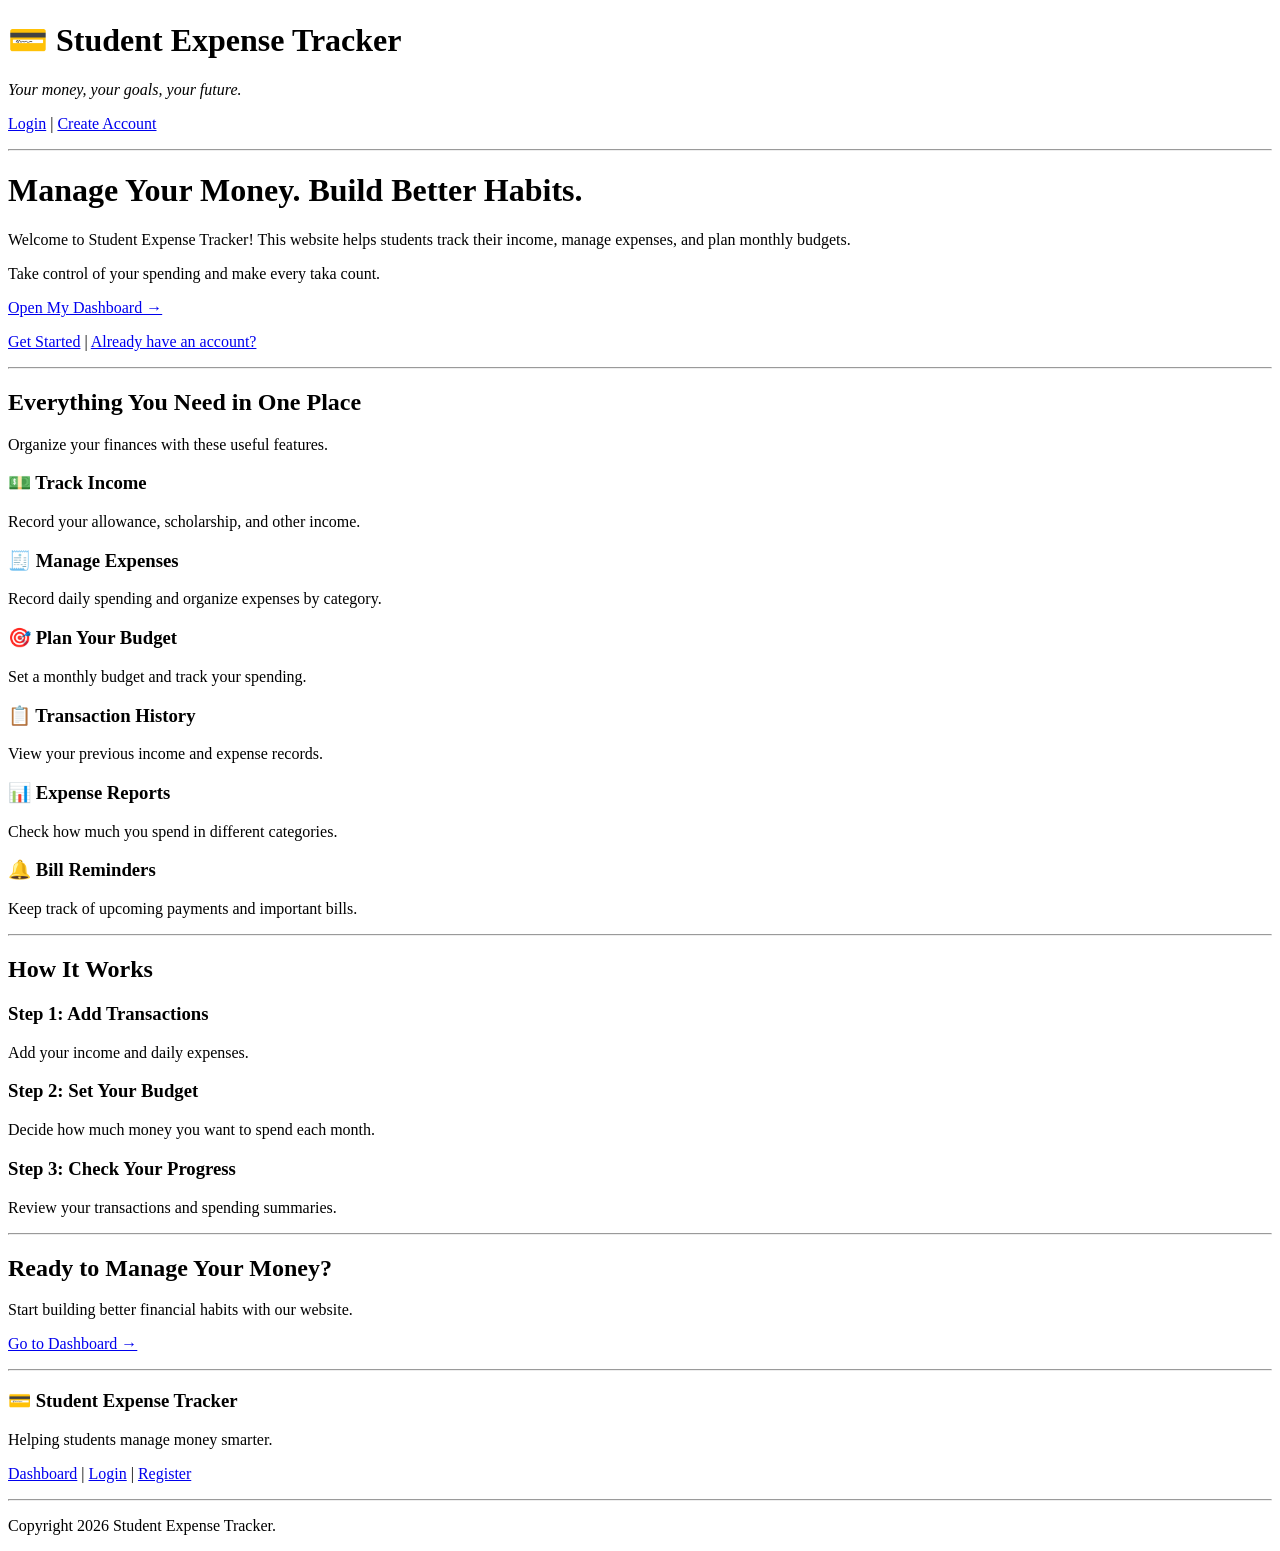
==== index.html @ 3f413b07 "Add files via upload" ====
<!DOCTYPE html>
<html>

<head>
    <title>Student Expense Tracker</title>
</head>

<body>

    <!-- Header -->
    <header>
        <h1>💳 Student Expense Tracker</h1>
        <p><i>Your money, your goals, your future.</i></p>

        <p>
            <a href="login.html">Login</a> |
            <a href="register.html">Create Account</a>
        </p>
    </header>

    <hr>

    <!-- Welcome Section -->
    <main>
        <h1>Manage Your Money. Build Better Habits.</h1>

        <p>
            Welcome to Student Expense Tracker!
            This website helps students track their income,
            manage expenses, and plan monthly budgets.
        </p>

        <p>Take control of your spending and make every taka count.</p>

        <p>
            <a href="dashboard.html">Open My Dashboard →</a>
        </p>

        <p>
            <a href="register.html">Get Started</a> |
            <a href="login.html">Already have an account?</a>
        </p>

        <hr>

        <!-- Features -->
        <h2>Everything You Need in One Place</h2>
        <p>Organize your finances with these useful features.</p>

        <h3>💵 Track Income</h3>
        <p>Record your allowance, scholarship, and other income.</p>

        <h3>🧾 Manage Expenses</h3>
        <p>Record daily spending and organize expenses by category.</p>

        <h3>🎯 Plan Your Budget</h3>
        <p>Set a monthly budget and track your spending.</p>

        <h3>📋 Transaction History</h3>
        <p>View your previous income and expense records.</p>

        <h3>📊 Expense Reports</h3>
        <p>Check how much you spend in different categories.</p>

        <h3>🔔 Bill Reminders</h3>
        <p>Keep track of upcoming payments and important bills.</p>

        <hr>

        <!-- How It Works -->
        <h2>How It Works</h2>

        <h3>Step 1: Add Transactions</h3>
        <p>Add your income and daily expenses.</p>

        <h3>Step 2: Set Your Budget</h3>
        <p>Decide how much money you want to spend each month.</p>

        <h3>Step 3: Check Your Progress</h3>
        <p>Review your transactions and spending summaries.</p>

        <hr>

        <!-- Get Started -->
        <h2>Ready to Manage Your Money?</h2>

        <p>Start building better financial habits with our website.</p>

        <p>
            <a href="dashboard.html">Go to Dashboard →</a>
        </p>

    </main>

    <hr>

    <!-- Footer -->
    <footer>
        <h3>💳 Student Expense Tracker</h3>
        <p>Helping students manage money smarter.</p>

        <p>
            <a href="dashboard.html">Dashboard</a> |
            <a href="login.html">Login</a> |
            <a href="register.html">Register</a>
        </p>

        <hr>

        <p>Copyright 2026 Student Expense Tracker.</p>
    </footer>

</body>
</html>
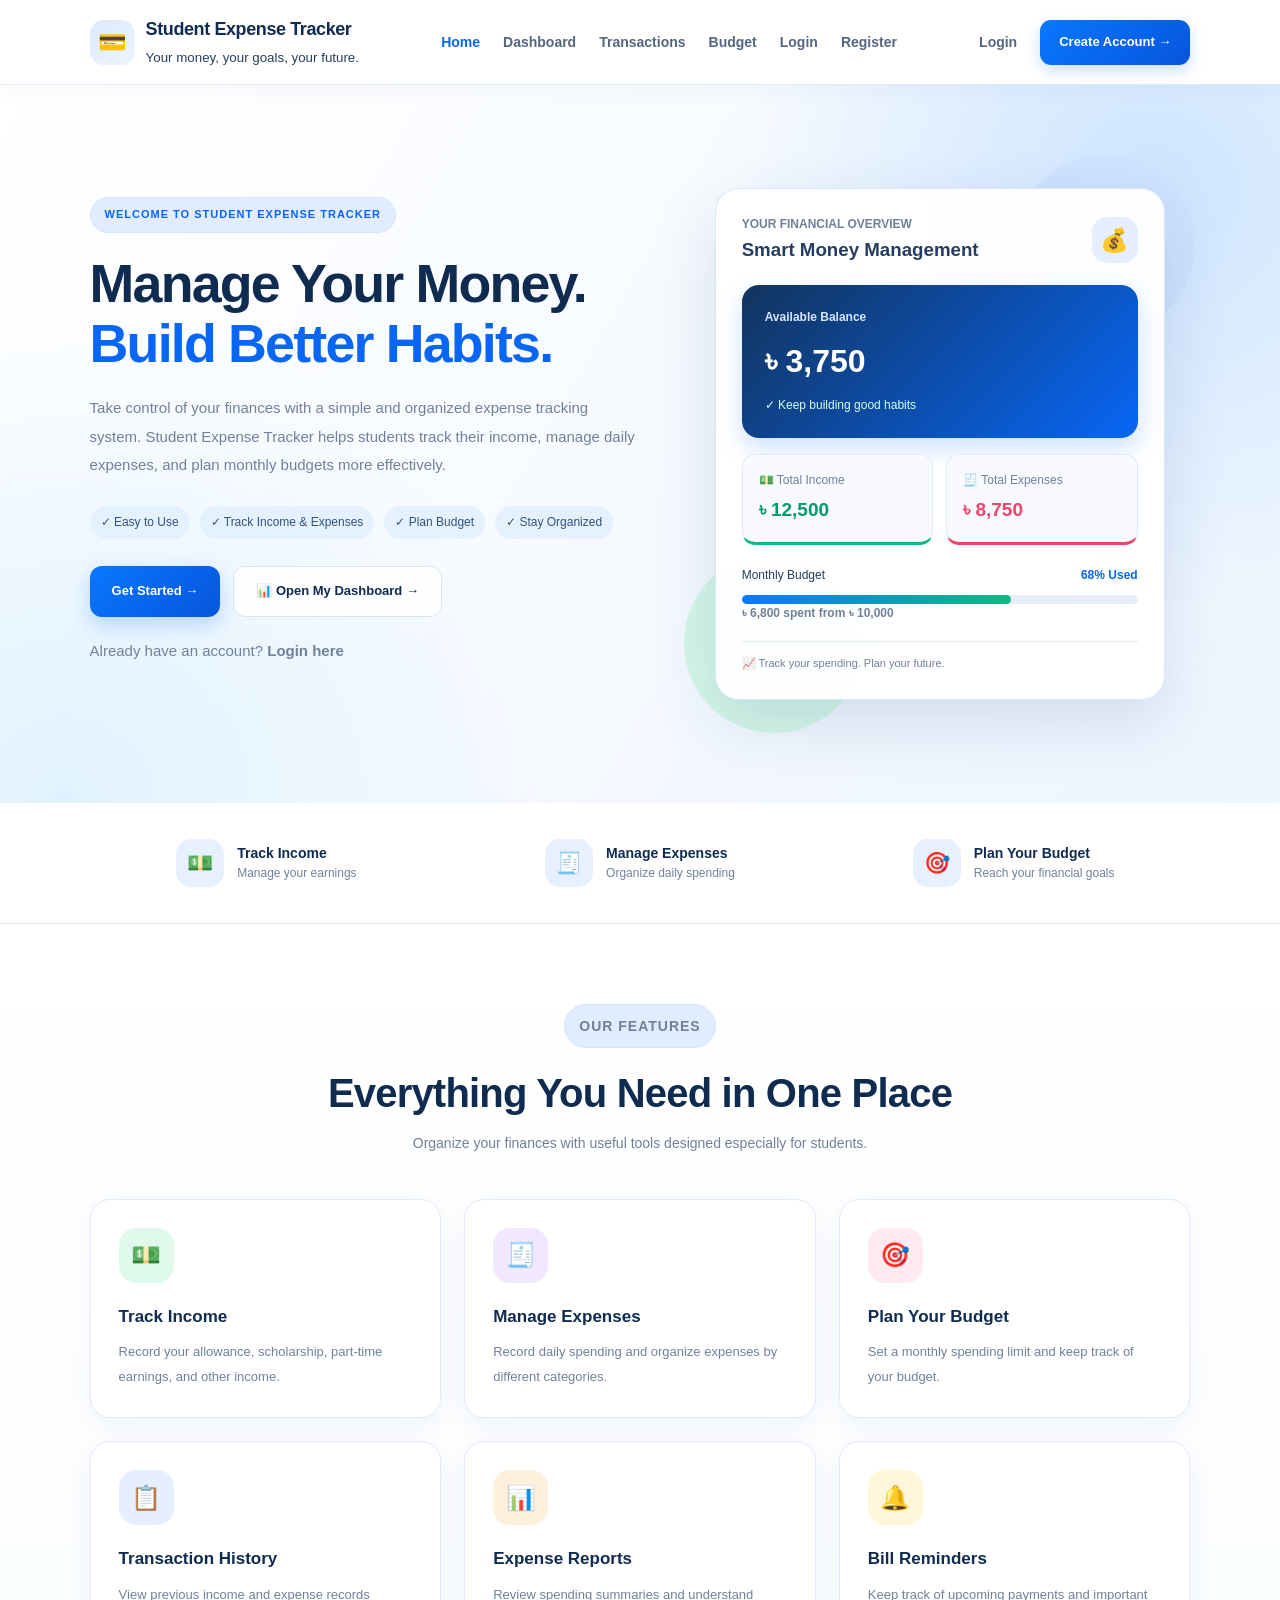
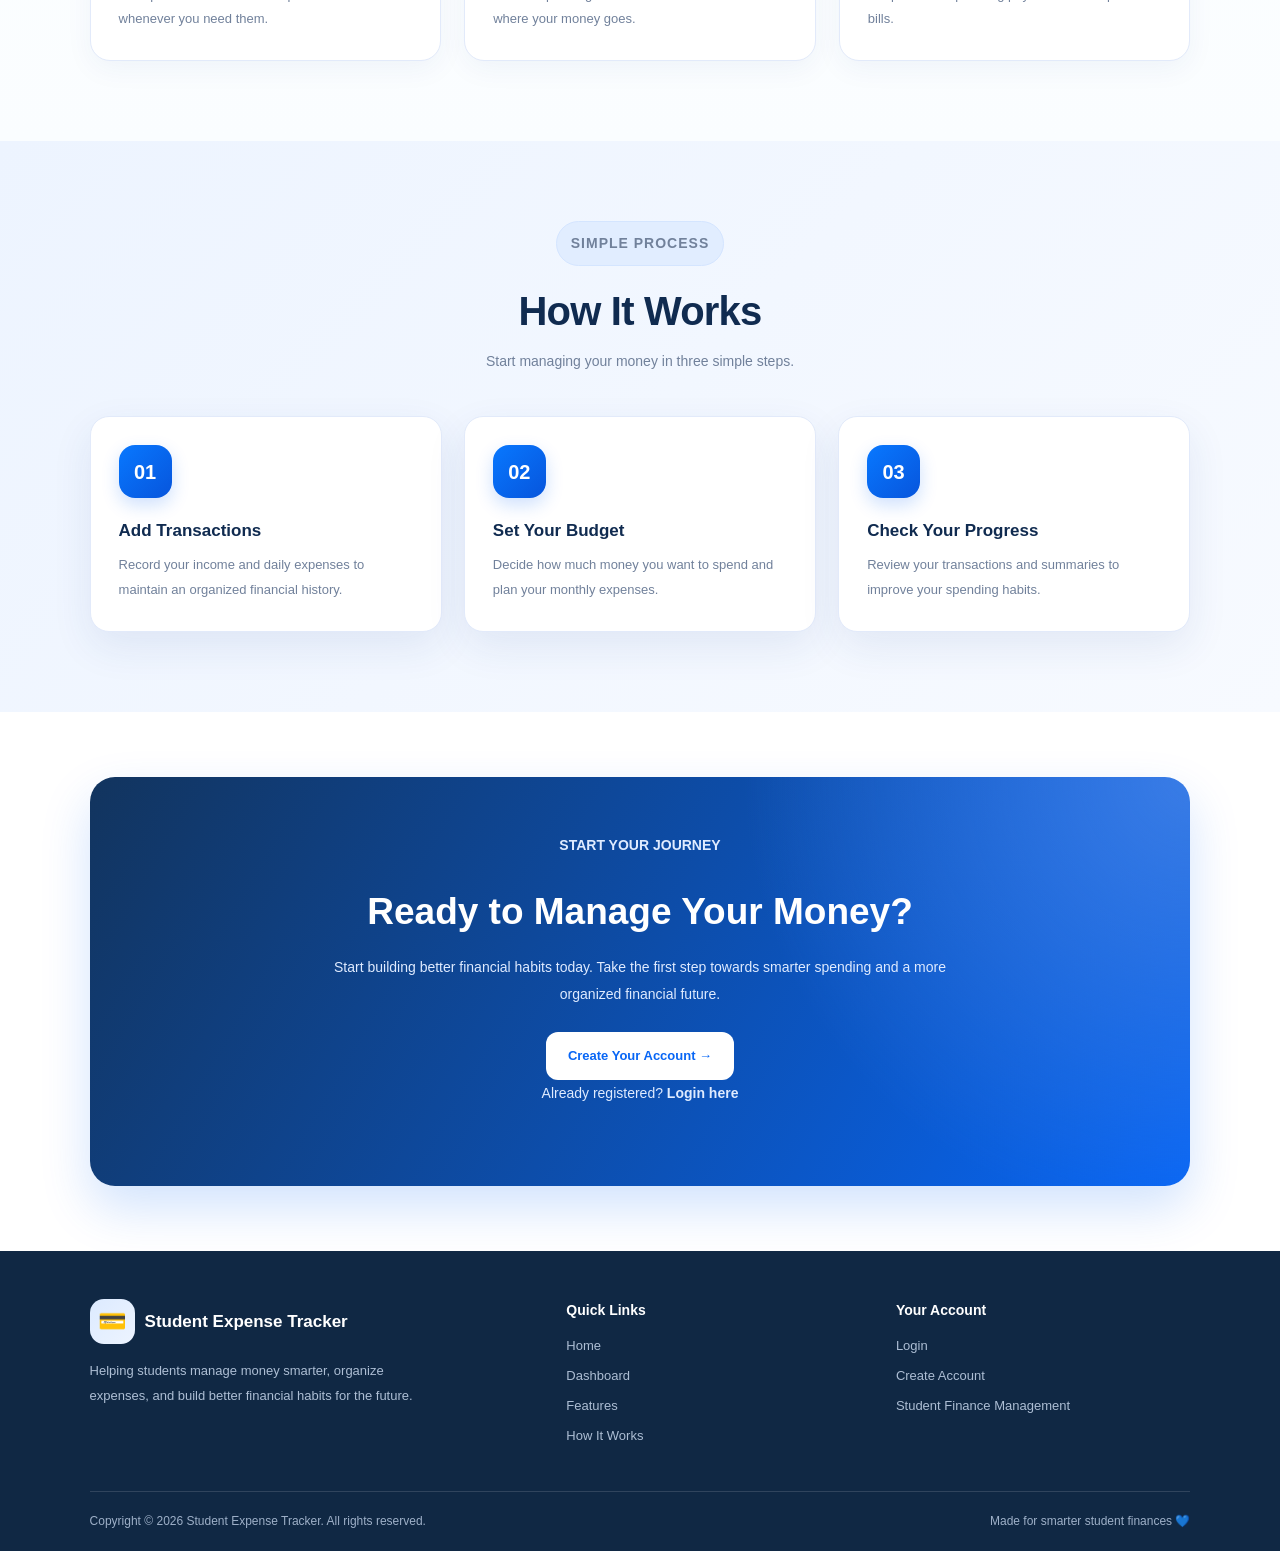
==== commit 9f8e01f2: "Add files via upload Student Expense Tracker is a  web-based application designed to help students m" ====
--- a/index.html
+++ b/index.html
@@ -1,115 +1,359 @@
 
 <!DOCTYPE html>
-<html>
-
+<html lang="en">
 <head>
-    <title>Student Expense Tracker</title>
+    <meta charset="UTF-8">
+    <meta name="viewport" content="width=device-width, initial-scale=1.0">
+    <title>Student Expense Tracker | Home</title>
+
+    <link rel="stylesheet" href="index.css">
 </head>
-
 <body>
 
-    <!-- Header -->
-    <header>
-        <h1>💳 Student Expense Tracker</h1>
-        <p><i>Your money, your goals, your future.</i></p>
-
-        <p>
-            <a href="login.html">Login</a> |
-            <a href="register.html">Create Account</a>
-        </p>
+    <!-- HEADER -->
+    <header class="home-header">
+        <a href="index.html" class="home-brand">
+            <div class="home-logo">💳</div>
+            <div>
+                <p>Student Expense Tracker</p>
+                <small>Your money, your goals, your future.</small>
+            </div>
+        </a>
+
+        <nav class="home-nav">
+            <a href="index.html" class="nav-current">Home</a>
+            <a href="dashboard.html">Dashboard</a>
+            <a href="../Transaction/transactions.html">Transactions</a>
+            <a href="../Budget/budget.html">Budget</a>
+            <a href="../Login/login.html">Login</a>
+            <a href="../Register/register.html">Register</a>
+        </nav>
+
+        <div class="home-auth">
+            <a href="../Login/login.html" class="login-link">Login</a>
+            <a href="../Register/register.html" class="register-button">Create Account →</a>
+        </div>
     </header>
 
-    <hr>
-
-    <!-- Welcome Section -->
+    <!-- HERO SECTION -->
     <main>
-        <h1>Manage Your Money. Build Better Habits.</h1>
-
-        <p>
-            Welcome to Student Expense Tracker!
-            This website helps students track their income,
-            manage expenses, and plan monthly budgets.
-        </p>
-
-        <p>Take control of your spending and make every taka count.</p>
-
-        <p>
-            <a href="dashboard.html">Open My Dashboard →</a>
-        </p>
-
-        <p>
-            <a href="register.html">Get Started</a> |
-            <a href="login.html">Already have an account?</a>
-        </p>
-
-        <hr>
-
-        <!-- Features -->
-        <h2>Everything You Need in One Place</h2>
-        <p>Organize your finances with these useful features.</p>
-
-        <h3>💵 Track Income</h3>
-        <p>Record your allowance, scholarship, and other income.</p>
-
-        <h3>🧾 Manage Expenses</h3>
-        <p>Record daily spending and organize expenses by category.</p>
-
-        <h3>🎯 Plan Your Budget</h3>
-        <p>Set a monthly budget and track your spending.</p>
-
-        <h3>📋 Transaction History</h3>
-        <p>View your previous income and expense records.</p>
-
-        <h3>📊 Expense Reports</h3>
-        <p>Check how much you spend in different categories.</p>
-
-        <h3>🔔 Bill Reminders</h3>
-        <p>Keep track of upcoming payments and important bills.</p>
-
-        <hr>
-
-        <!-- How It Works -->
-        <h2>How It Works</h2>
-
-        <h3>Step 1: Add Transactions</h3>
-        <p>Add your income and daily expenses.</p>
-
-        <h3>Step 2: Set Your Budget</h3>
-        <p>Decide how much money you want to spend each month.</p>
-
-        <h3>Step 3: Check Your Progress</h3>
-        <p>Review your transactions and spending summaries.</p>
-
-        <hr>
-
-        <!-- Get Started -->
-        <h2>Ready to Manage Your Money?</h2>
-
-        <p>Start building better financial habits with our website.</p>
-
-        <p>
-            <a href="dashboard.html">Go to Dashboard →</a>
-        </p>
-
+        <section class="hero">
+            <div class="hero-content">
+
+                <p class="hero-label">WELCOME TO STUDENT EXPENSE TRACKER</p>
+
+                <h1>
+                    Manage Your Money.<br>
+                    <span>Build Better Habits.</span>
+                </h1>
+
+                <p class="hero-description">
+                    Take control of your finances with a simple and organized
+                    expense tracking system. Student Expense Tracker helps
+                    students track their income, manage daily expenses, and
+                    plan monthly budgets more effectively.
+                </p>
+
+                <div class="hero-points">
+                    <p>✓ Easy to Use</p>
+                    <p>✓ Track Income & Expenses</p>
+                    <p>✓ Plan Budget</p>
+                    <p>✓ Stay Organized</p>
+                </div>
+
+                <div class="hero-buttons">
+                    <a href="../Register/register.html" class="primary-button">
+                        Get Started →
+                    </a>
+
+                    <a href="dashboard.html" class="secondary-button">
+                        📊 Open My Dashboard →
+                    </a>
+                </div>
+
+                <p class="hero-description">
+                    Already have an account?
+                    <a href="login.html"><b>Login here</b></a>
+                </p>
+
+            </div>
+
+            <!-- FINANCE PREVIEW CARD -->
+            <div class="hero-visual">
+
+                <div class="visual-decoration decoration-one"></div>
+                <div class="visual-decoration decoration-two"></div>
+
+                <div class="finance-card">
+
+                    <div class="finance-card-header">
+                        <div>
+                            <p class="small-label">YOUR FINANCIAL OVERVIEW</p>
+                            <h3>Smart Money Management</h3>
+                        </div>
+                        <div class="finance-icon">💰</div>
+                    </div>
+
+                    <div class="balance-box">
+                        <p class="small-label">Available Balance</p>
+                        <h2 id="balanceAmount">৳ 3,750</h2>
+                        <p class="balance-note">✓ Keep building good habits</p>
+                    </div>
+
+                    <div class="finance-summary">
+
+                        <div class="mini-card income-mini">
+                            <p>💵 Total Income</p>
+                            <h3 id="incomeAmount">৳ 12,500</h3>
+                        </div>
+
+                        <div class="mini-card expense-mini">
+                            <p>🧾 Total Expenses</p>
+                            <h3 id="expenseAmount">৳ 8,750</h3>
+                        </div>
+
+                    </div>
+
+                    <div class="budget-preview">
+                        <div class="budget-heading">
+                            <span>Monthly Budget</span>
+                            <b id="budgetPercentage">68% Used</b>
+                        </div>
+
+                        <div class="budget-bar">
+                            <div id="budgetFill" class="budget-bar-fill"></div>
+                        </div>
+
+                        <p id="budgetText" class="small-label">
+                            ৳ 6,800 spent from ৳ 10,000
+                        </p>
+                    </div>
+
+                    <div class="finance-footer">
+                        📈 Track your spending. Plan your future.
+                    </div>
+
+                </div>
+            </div>
+        </section>
+
+        <!-- HIGHLIGHTS -->
+        <section class="highlights">
+
+            <div class="highlight-item">
+                <div class="highlight-icon">💵</div>
+                <div>
+                    <h3>Track Income</h3>
+                    <p>Manage your earnings</p>
+                </div>
+            </div>
+
+            <div class="highlight-item">
+                <div class="highlight-icon">🧾</div>
+                <div>
+                    <h3>Manage Expenses</h3>
+                    <p>Organize daily spending</p>
+                </div>
+            </div>
+
+            <div class="highlight-item">
+                <div class="highlight-icon">🎯</div>
+                <div>
+                    <h3>Plan Your Budget</h3>
+                    <p>Reach your financial goals</p>
+                </div>
+            </div>
+
+        </section>
+
+        <!-- FEATURES SECTION -->
+        <section class="features-section" id="features">
+
+            <div class="section-heading">
+                <p class="section-label">OUR FEATURES</p>
+                <h2>Everything You Need in One Place</h2>
+                <p>
+                    Organize your finances with useful tools
+                    designed especially for students.
+                </p>
+            </div>
+
+            <div class="features-grid">
+
+                <div class="feature-card">
+                    <div class="feature-icon icon-green">💵</div>
+                    <h3>Track Income</h3>
+                    <p>
+                        Record your allowance, scholarship,
+                        part-time earnings, and other income.
+                    </p>
+                </div>
+
+                <div class="feature-card">
+                    <div class="feature-icon icon-purple">🧾</div>
+                    <h3>Manage Expenses</h3>
+                    <p>
+                        Record daily spending and organize
+                        expenses by different categories.
+                    </p>
+                </div>
+
+                <div class="feature-card">
+                    <div class="feature-icon icon-red">🎯</div>
+                    <h3>Plan Your Budget</h3>
+                    <p>
+                        Set a monthly spending limit and
+                        keep track of your budget.
+                    </p>
+                </div>
+
+                <div class="feature-card">
+                    <div class="feature-icon icon-blue">📋</div>
+                    <h3>Transaction History</h3>
+                    <p>
+                        View previous income and expense
+                        records whenever you need them.
+                    </p>
+                </div>
+
+                <div class="feature-card">
+                    <div class="feature-icon icon-orange">📊</div>
+                    <h3>Expense Reports</h3>
+                    <p>
+                        Review spending summaries and
+                        understand where your money goes.
+                    </p>
+                </div>
+
+                <div class="feature-card">
+                    <div class="feature-icon icon-yellow">🔔</div>
+                    <h3>Bill Reminders</h3>
+                    <p>
+                        Keep track of upcoming payments
+                        and important bills.
+                    </p>
+                </div>
+
+            </div>
+        </section>
+
+        <!-- HOW IT WORKS -->
+        <section class="steps-section" id="how-it-works">
+
+            <div class="section-heading">
+                <p class="section-label">SIMPLE PROCESS</p>
+                <h2>How It Works</h2>
+                <p>
+                    Start managing your money in three simple steps.
+                </p>
+            </div>
+
+            <div class="steps-grid">
+
+                <div class="step-card">
+                    <div class="step-number">01</div>
+                    <h3>Add Transactions</h3>
+                    <p>
+                        Record your income and daily expenses
+                        to maintain an organized financial history.
+                    </p>
+                </div>
+
+                <div class="step-card">
+                    <div class="step-number">02</div>
+                    <h3>Set Your Budget</h3>
+                    <p>
+                        Decide how much money you want to spend
+                        and plan your monthly expenses.
+                    </p>
+                </div>
+
+                <div class="step-card">
+                    <div class="step-number">03</div>
+                    <h3>Check Your Progress</h3>
+                    <p>
+                        Review your transactions and summaries
+                        to improve your spending habits.
+                    </p>
+                </div>
+
+            </div>
+        </section>
+
+        <!-- CALL TO ACTION -->
+        <section class="cta-section">
+
+            <div>
+                <p class="cta-label">START YOUR JOURNEY</p>
+                <h2>Ready to Manage Your Money?</h2>
+
+                <p>
+                    Start building better financial habits today.
+                    Take the first step towards smarter spending
+                    and a more organized financial future.
+                </p>
+
+                <a href="register.html" class="cta-button">
+                    Create Your Account →
+                </a>
+
+                <p>
+                    Already registered?
+                    <a href="login.html"><b>Login here</b></a>
+                </p>
+            </div>
+
+        </section>
     </main>
 
-    <hr>
-
-    <!-- Footer -->
-    <footer>
-        <h3>💳 Student Expense Tracker</h3>
-        <p>Helping students manage money smarter.</p>
-
-        <p>
-            <a href="dashboard.html">Dashboard</a> |
-            <a href="login.html">Login</a> |
-            <a href="register.html">Register</a>
-        </p>
-
-        <hr>
-
-        <p>Copyright 2026 Student Expense Tracker.</p>
+    <!-- FOOTER -->
+    <footer class="home-footer">
+
+        <div class="footer-main">
+
+            <div>
+                <div class="footer-brand">
+                    <div class="home-logo">💳</div>
+                    Student Expense Tracker
+                </div>
+
+                <p class="footer-description">
+                    Helping students manage money smarter,
+                    organize expenses, and build better
+                    financial habits for the future.
+                </p>
+            </div>
+
+            <div class="footer-links">
+                <h3>Quick Links</h3>
+                <p><a href="index.html">Home</a></p>
+                <p><a href="dashboard.html">Dashboard</a></p>
+                <p><a href="#features">Features</a></p>
+                <p><a href="#how-it-works">How It Works</a></p>
+            </div>
+
+            <div class="footer-links">
+                <h3>Your Account</h3>
+                <p><a href="login.html">Login</a></p>
+                <p><a href="register.html">Create Account</a></p>
+                <p>Student Finance Management</p>
+            </div>
+
+        </div>
+
+        <div class="footer-bottom">
+            <p id="footerYear">
+                Copyright &copy; 2026 Student Expense Tracker.
+                All rights reserved.
+            </p>
+            <p>Made for smarter student finances 💙</p>
+        </div>
+
     </footer>
+
+    <!-- JAVASCRIPT LINK -->
+     <script src="../shared-data.js"></script>
+    <script src="index.js"></script>
 
 </body>
 </html>
--- a/index.css
+++ b/index.css
@@ -0,0 +1,1004 @@
+/*
+   STUDENT EXPENSE TRACKER
+   MODERN PROFESSIONAL LANDING PAGE
+ */
+
+* {
+    margin: 0;
+    padding: 0;
+    box-sizing: border-box;
+}
+
+:root {
+    --blue: #0866f5;
+    --blue-dark: #123c82;
+    --navy: #102b50;
+    --green: #10b981;
+    --red: #f04468;
+    --purple: #9855ef;
+    --text: #263d5e;
+    --muted: #71819b;
+    --border: #e2eafa;
+    --white: #ffffff;
+    --bg: #f5f9ff;
+    --shadow: 0 15px 40px rgba(28, 70, 140, 0.09);
+}
+
+html {
+    scroll-behavior: smooth;
+    scroll-padding-top: 90px;
+}
+
+body {
+    font-family: "Segoe UI", Arial, sans-serif;
+    color: var(--text);
+    background: var(--white);
+    line-height: 1.6;
+}
+
+a {
+    color: inherit;
+    text-decoration: none;
+}
+
+button {
+    font: inherit;
+    cursor: pointer;
+}
+  /* HEADER */
+.home-header {
+    position: sticky;
+    top: 0;
+    z-index: 100;
+    display: flex;
+    align-items: center;
+    justify-content: space-between;
+    gap: 25px;
+    padding: 15px 7%;
+    background: rgba(255, 255, 255, 0.94);
+    border-bottom: 1px solid var(--border);
+    box-shadow: 0 4px 20px rgba(20, 50, 100, 0.04);
+    backdrop-filter: blur(15px);
+}
+
+.home-brand {
+    display: flex;
+    align-items: center;
+    gap: 11px;
+    flex-shrink: 0;
+}
+
+.home-logo {
+    display: grid;
+    place-items: center;
+    width: 45px;
+    height: 45px;
+    color: var(--blue);
+    background: linear-gradient(135deg, #dceaff, #edf4ff);
+    border-radius: 14px;
+    font-size: 23px;
+}
+
+.home-brand p {
+    color: var(--navy);
+    font-size: 18px;
+    font-weight: 750;
+    letter-spacing: -0.4px;
+}
+
+.home-nav,
+.home-auth {
+    display: flex;
+    align-items: center;
+    gap: 23px;
+}
+
+.home-nav a,
+.login-link {
+    color: #536780;
+    font-size: 14px;
+    font-weight: 600;
+    transition: 0.25s;
+}
+
+.home-nav a:hover,
+.home-nav .nav-current,
+.login-link:hover {
+    color: var(--blue);
+}
+
+.register-button {
+    padding: 12px 19px;
+    color: white;
+    background: linear-gradient(135deg, #0878ff, #0755dc);
+    border-radius: 11px;
+    font-size: 13px;
+    font-weight: 700;
+    box-shadow: 0 6px 15px rgba(8, 102, 245, 0.2);
+    transition: 0.25s;
+}
+
+.register-button:hover {
+    transform: translateY(-2px);
+    box-shadow: 0 10px 22px rgba(8, 102, 245, 0.28);
+}
+
+/* HERO */
+
+.hero {
+    position: relative;
+    display: grid;
+    grid-template-columns: 1.05fr 0.95fr;
+    align-items: center;
+    gap: 45px;
+    min-height: 550px;
+    padding: 75px 7%;
+    overflow: hidden;
+    background:
+        radial-gradient(circle at 90% 15%, #cce4ff 0, transparent 32%),
+        radial-gradient(circle at 5% 100%, #e0f2ff 0, transparent 35%),
+        linear-gradient(120deg, #ffffff, #edf5ff);
+}
+
+.hero-content {
+    position: relative;
+    z-index: 2;
+    max-width: 620px;
+}
+
+.hero-label,
+.section-label {
+    display: inline-block;
+    padding: 8px 14px;
+    margin-bottom: 20px;
+    color: var(--blue);
+    background: #e1edff;
+    border: 1px solid #d4e5ff;
+    border-radius: 30px;
+    font-size: 11px;
+    font-weight: 800;
+    letter-spacing: 1px;
+}
+
+.hero-content h1 {
+    margin-bottom: 20px;
+    color: var(--navy);
+    font-size: clamp(38px, 4.2vw, 58px);
+    font-weight: 800;
+    line-height: 1.13;
+    letter-spacing: -1.8px;
+}
+
+.hero-content h1 span {
+    color: var(--blue);
+}
+
+.hero-description {
+    margin-bottom: 26px;
+    color: var(--muted);
+    font-size: 15px;
+    line-height: 1.9;
+}
+
+.hero-buttons {
+    display: flex;
+    flex-wrap: wrap;
+    gap: 13px;
+    margin: 27px 0 20px;
+}
+
+.primary-button,
+.secondary-button,
+.cta-button {
+    display: inline-flex;
+    align-items: center;
+    justify-content: center;
+    padding: 14px 22px;
+    border-radius: 12px;
+    font-size: 13px;
+    font-weight: 750;
+    transition: 0.25s;
+}
+
+.primary-button {
+    color: white;
+    background: linear-gradient(135deg, #0878ff, #0755dc);
+    box-shadow: 0 8px 20px rgba(8, 102, 245, 0.23);
+}
+
+.primary-button:hover {
+    transform: translateY(-3px);
+    box-shadow: 0 12px 25px rgba(8, 102, 245, 0.3);
+}
+
+.secondary-button {
+    color: var(--navy);
+    background: rgba(255, 255, 255, 0.85);
+    border: 1px solid #d8e5f7;
+}
+
+.secondary-button:hover {
+    color: var(--blue);
+    border-color: var(--blue);
+    transform: translateY(-2px);
+}
+
+.hero-points {
+    display: flex;
+    flex-wrap: wrap;
+    gap: 10px;
+    color: #31547d;
+    font-size: 12px;
+}
+
+.hero-points p {
+    padding: 7px 11px;
+    background: rgba(226, 239, 255, 0.8);
+    border-radius: 30px;
+}
+
+/*  FINANCE PREVIEW */
+
+.hero-visual {
+    position: relative;
+    padding: 28px 12px;
+}
+
+.visual-decoration {
+    position: absolute;
+    width: 180px;
+    height: 180px;
+    background: #cfe2ff;
+    border-radius: 50%;
+    z-index: 0;
+}
+
+.decoration-one {
+    top: -5px;
+    right: -5px;
+}
+
+.decoration-two {
+    bottom: -5px;
+    left: -5px;
+    background: #d4f7e8;
+}
+
+.finance-card {
+    position: relative;
+    z-index: 1;
+    max-width: 450px;
+    margin: auto;
+    padding: 26px;
+    background: rgba(255, 255, 255, 0.94);
+    border: 1px solid rgba(216, 230, 250, 0.95);
+    border-radius: 24px;
+    box-shadow: 0 25px 65px rgba(24, 65, 130, 0.14);
+    backdrop-filter: blur(15px);
+    transition: 0.3s;
+}
+
+.finance-card:hover {
+    transform: translateY(-5px);
+    box-shadow: 0 30px 70px rgba(24, 65, 130, 0.19);
+}
+
+.finance-card-header {
+    display: flex;
+    align-items: center;
+    justify-content: space-between;
+    gap: 12px;
+    margin-bottom: 20px;
+}
+
+.small-label {
+    color: var(--muted);
+    font-size: 12px;
+    font-weight: 600;
+}
+
+.finance-icon {
+    display: grid;
+    place-items: center;
+    width: 46px;
+    height: 46px;
+    background: #e5efff;
+    border-radius: 15px;
+    font-size: 23px;
+}
+
+.balance-box {
+    padding: 23px;
+    color: white;
+    background: linear-gradient(135deg, #12345e, #0866f5);
+    border-radius: 17px;
+    box-shadow: 0 10px 25px rgba(8, 102, 245, 0.2);
+}
+
+.balance-box .small-label {
+    color: #d6e6ff;
+}
+
+.balance-box h2 {
+    margin: 9px 0;
+    font-size: 32px;
+    font-weight: 800;
+}
+
+.balance-note {
+    color: #d4ffec;
+    font-size: 12px;
+}
+
+.finance-summary {
+    display: grid;
+    grid-template-columns: repeat(2, minmax(0, 1fr));
+    gap: 13px;
+    margin-top: 16px;
+}
+
+.mini-card {
+    padding: 16px;
+    background: #f8faff;
+    border: 1px solid var(--border);
+    border-radius: 13px;
+    transition: 0.25s;
+}
+
+.mini-card:hover {
+    transform: translateY(-3px);
+    box-shadow: var(--shadow);
+}
+
+.mini-card p {
+    color: var(--muted);
+    font-size: 12px;
+}
+
+.mini-card h3 {
+    margin-top: 5px;
+    font-size: 19px;
+}
+
+.income-mini {
+    border-bottom: 3px solid var(--green);
+}
+
+.expense-mini {
+    border-bottom: 3px solid var(--red);
+}
+
+.income-mini h3 {
+    color: #079969;
+}
+
+.expense-mini h3 {
+    color: var(--red);
+}
+
+.budget-preview {
+    margin-top: 21px;
+}
+
+.budget-heading {
+    display: flex;
+    justify-content: space-between;
+    gap: 10px;
+    margin-bottom: 10px;
+    font-size: 12px;
+}
+
+.budget-heading b {
+    color: var(--blue);
+}
+
+.budget-bar {
+    height: 9px;
+    overflow: hidden;
+    background: #e6edf8;
+    border-radius: 20px;
+}
+
+.budget-bar-fill {
+    width: 68%;
+    height: 100%;
+    background: linear-gradient(90deg, #0878ff, #10b981);
+    border-radius: inherit;
+}
+
+.finance-footer {
+    margin-top: 18px;
+    padding-top: 13px;
+    color: var(--muted);
+    border-top: 1px solid var(--border);
+    font-size: 11px;
+}
+
+/*HIGHLIGHTS */
+
+.highlights {
+    display: grid;
+    grid-template-columns: repeat(3, 1fr);
+    gap: 20px;
+    padding: 26px 7%;
+    background: white;
+    border-bottom: 1px solid var(--border);
+}
+
+.highlight-item {
+    display: flex;
+    align-items: center;
+    justify-content: center;
+    gap: 13px;
+    padding: 10px;
+}
+
+.highlight-icon {
+    display: grid;
+    place-items: center;
+    width: 48px;
+    height: 48px;
+    flex-shrink: 0;
+    color: var(--blue);
+    background: #e7f0ff;
+    border-radius: 15px;
+    font-size: 21px;
+}
+
+.highlight-item h3 {
+    color: var(--navy);
+    font-size: 14px;
+}
+
+.highlight-item p {
+    color: var(--muted);
+    font-size: 12px;
+}
+
+/*SECTION HEADINGS */
+
+.features-section,
+.steps-section {
+    padding: 80px 7%;
+}
+
+.features-section {
+    background: linear-gradient(180deg, #ffffff, #fafdff);
+}
+
+.section-heading {
+    max-width: 680px;
+    margin: 0 auto 42px;
+    text-align: center;
+}
+
+.section-heading h2 {
+    margin-bottom: 12px;
+    color: var(--navy);
+    font-size: clamp(29px, 3.5vw, 40px);
+    line-height: 1.25;
+    letter-spacing: -0.8px;
+}
+
+.section-heading p {
+    color: var(--muted);
+    font-size: 14px;
+    line-height: 1.9;
+}
+
+/*FEATURES*/
+
+.features-grid {
+    display: grid;
+    grid-template-columns: repeat(3, minmax(0, 1fr));
+    gap: 23px;
+}
+
+.feature-card {
+    padding: 28px;
+    background: white;
+    border: 1px solid var(--border);
+    border-radius: 20px;
+    box-shadow: 0 8px 28px rgba(24, 65, 130, 0.05);
+    transition: 0.28s;
+}
+
+.feature-card:hover {
+    transform: translateY(-7px);
+    border-color: #c8dbfb;
+    box-shadow: 0 18px 38px rgba(24, 65, 130, 0.11);
+}
+
+.feature-icon {
+    display: grid;
+    place-items: center;
+    width: 55px;
+    height: 55px;
+    margin-bottom: 20px;
+    border-radius: 17px;
+    font-size: 24px;
+}
+
+.icon-green {
+    color: #079969;
+    background: #dff9ec;
+}
+
+.icon-red {
+    color: #e74765;
+    background: #ffebef;
+}
+
+.icon-blue {
+    color: var(--blue);
+    background: #e5efff;
+}
+
+.icon-purple {
+    color: var(--purple);
+    background: #f1e8ff;
+}
+
+.icon-orange {
+    color: #d97719;
+    background: #fff0de;
+}
+
+.icon-yellow {
+    color: #ad8509;
+    background: #fff7d7;
+}
+
+.feature-card h3 {
+    margin-bottom: 10px;
+    color: var(--navy);
+    font-size: 17px;
+}
+
+.feature-card p {
+    color: var(--muted);
+    font-size: 13px;
+    line-height: 1.9;
+}
+
+/* HOW IT WORKS */
+
+.steps-section {
+    background: linear-gradient(135deg, #edf4ff, #f7faff);
+}
+
+.steps-grid {
+    display: grid;
+    grid-template-columns: repeat(3, minmax(0, 1fr));
+    gap: 22px;
+}
+
+.step-card {
+    padding: 28px;
+    background: white;
+    border: 1px solid var(--border);
+    border-radius: 19px;
+    box-shadow: var(--shadow);
+    transition: 0.25s;
+}
+
+.step-card:hover {
+    transform: translateY(-5px);
+}
+
+.step-number {
+    display: grid;
+    place-items: center;
+    width: 53px;
+    height: 53px;
+    margin-bottom: 19px;
+    color: white;
+    background: linear-gradient(135deg, #0878ff, #0755dc);
+    border-radius: 16px;
+    box-shadow: 0 7px 18px rgba(8, 102, 245, 0.2);
+    font-size: 20px;
+    font-weight: 800;
+}
+
+.step-card h3 {
+    margin-bottom: 9px;
+    color: var(--navy);
+    font-size: 17px;
+}
+
+.step-card p {
+    color: var(--muted);
+    font-size: 13px;
+    line-height: 1.9;
+}
+
+/* CALL TO ACTION */
+
+.cta-section {
+    padding: 65px 7%;
+}
+
+.cta-section > div {
+    padding: 55px 25px;
+    color: white;
+    text-align: center;
+    background:
+        radial-gradient(circle at 100% 0%, #397ce6, transparent 38%),
+        linear-gradient(120deg, #12345e, #0866f5);
+    border-radius: 25px;
+    box-shadow: 0 22px 50px rgba(8, 102, 245, 0.18);
+}
+
+.cta-label {
+    display: inline-block;
+    margin-bottom: 13px;
+    color: #e0edff;
+    font-size: 12px;
+    font-weight: 700;
+}
+
+.cta-section h2 {
+    margin-bottom: 13px;
+    font-size: clamp(27px, 3vw, 37px);
+}
+
+.cta-section p {
+    max-width: 620px;
+    margin: 0 auto 24px;
+    color: #dfebff;
+    font-size: 14px;
+    line-height: 1.9;
+}
+
+.cta-button {
+    color: var(--blue);
+    background: white;
+}
+
+.cta-button:hover {
+    background: #eaf2ff;
+    transform: translateY(-3px);
+}
+
+/*FOOTER */
+
+.home-footer {
+    padding: 48px 7% 20px;
+    color: #d9e5f5;
+    background: #102844;
+}
+
+.footer-main {
+    display: grid;
+    grid-template-columns: 1.5fr 1fr 1fr;
+    gap: 35px;
+    padding-bottom: 35px;
+}
+
+.footer-brand {
+    display: flex;
+    align-items: center;
+    gap: 10px;
+    margin-bottom: 15px;
+    color: white;
+    font-size: 17px;
+    font-weight: 700;
+}
+
+.footer-description {
+    max-width: 350px;
+    color: #adbed4;
+    font-size: 13px;
+    line-height: 1.9;
+}
+
+.footer-links h3 {
+    margin-bottom: 15px;
+    color: white;
+    font-size: 14px;
+}
+
+.footer-links p {
+    margin-bottom: 9px;
+    color: #adbed4;
+    font-size: 13px;
+}
+
+.footer-links a:hover {
+    color: white;
+}
+
+.footer-bottom {
+    display: flex;
+    justify-content: space-between;
+    flex-wrap: wrap;
+    gap: 12px;
+    padding-top: 20px;
+    color: #9eb0c8;
+    border-top: 1px solid #30445d;
+    font-size: 12px;
+}
+
+/*RESPONSIVE */
+
+@media (max-width: 1050px) {
+    .home-header {
+        padding-left: 4%;
+        padding-right: 4%;
+        gap: 15px;
+    }
+
+    .home-nav,
+    .home-auth {
+        gap: 14px;
+    }
+
+    .hero {
+        gap: 25px;
+        padding-left: 5%;
+        padding-right: 5%;
+    }
+
+    .hero-content h1 {
+        font-size: 43px;
+    }
+
+    .features-section,
+    .steps-section {
+        padding-left: 5%;
+        padding-right: 5%;
+    }
+}
+
+@media (max-width: 800px) {
+    .home-header {
+        flex-wrap: wrap;
+    }
+
+    .home-nav {
+        order: 3;
+        width: 100%;
+        justify-content: center;
+        padding-top: 12px;
+        border-top: 1px solid var(--border);
+    }
+
+    .hero {
+        grid-template-columns: 1fr;
+        text-align: center;
+        padding: 60px 5%;
+    }
+
+    .hero-content {
+        max-width: 650px;
+        margin: auto;
+    }
+
+    .hero-description {
+        margin-left: auto;
+        margin-right: auto;
+    }
+
+    .hero-buttons,
+    .hero-points {
+        justify-content: center;
+    }
+
+    .hero-visual {
+        width: 100%;
+        max-width: 490px;
+        margin: auto;
+    }
+
+    .highlights {
+        grid-template-columns: 1fr;
+        gap: 8px;
+    }
+
+    .highlight-item {
+        justify-content: flex-start;
+        width: 100%;
+        max-width: 350px;
+        margin: auto;
+    }
+
+    .features-grid,
+    .steps-grid {
+        grid-template-columns: repeat(2, minmax(0, 1fr));
+    }
+
+    .footer-main {
+        grid-template-columns: 1fr 1fr;
+    }
+
+    .footer-main > div:first-child {
+        grid-column: 1 / -1;
+    }
+}
+
+@media (max-width: 520px) {
+    .home-header {
+        padding: 12px 4%;
+        gap: 12px;
+    }
+
+    .home-brand {
+        gap: 8px;
+    }
+
+    .home-brand p {
+        font-size: 14px;
+    }
+
+    .home-logo {
+        width: 38px;
+        height: 38px;
+        font-size: 20px;
+    }
+
+    .home-auth {
+        gap: 9px;
+    }
+
+    .login-link,
+    .register-button {
+        font-size: 12px;
+    }
+
+    .register-button {
+        padding: 9px 11px;
+    }
+
+    .home-nav {
+        flex-wrap: wrap;
+        gap: 10px 17px;
+    }
+
+    .home-nav a {
+        font-size: 12px;
+    }
+
+    .hero {
+        padding: 45px 5%;
+    }
+
+    .hero-content h1 {
+        font-size: 35px;
+        letter-spacing: -0.8px;
+    }
+
+    .hero-description {
+        font-size: 13px;
+    }
+
+    .hero-buttons {
+        gap: 10px;
+    }
+
+    .primary-button,
+    .secondary-button {
+        padding: 12px 15px;
+        font-size: 12px;
+    }
+
+    .finance-card {
+        padding: 17px;
+        border-radius: 19px;
+    }
+
+    .balance-box {
+        padding: 18px;
+    }
+
+    .balance-box h2 {
+        font-size: 27px;
+    }
+
+    .mini-card {
+        padding: 13px 10px;
+    }
+
+    .mini-card h3 {
+        font-size: 16px;
+    }
+
+    .features-section,
+    .steps-section {
+        padding: 55px 5%;
+    }
+
+    .section-heading h2 {
+        font-size: 29px;
+    }
+
+    .features-grid,
+    .steps-grid {
+        grid-template-columns: 1fr;
+        gap: 16px;
+    }
+
+    .feature-card,
+    .step-card {
+        padding: 23px;
+    }
+
+    .cta-section {
+        padding: 45px 5%;
+    }
+
+    .cta-section > div {
+        padding: 38px 20px;
+        border-radius: 19px;
+    }
+
+    .cta-section h2 {
+        font-size: 27px;
+    }
+
+    .footer-main {
+        grid-template-columns: 1fr;
+        gap: 25px;
+    }
+
+    .footer-main > div:first-child {
+        grid-column: auto;
+    }
+
+    .footer-bottom {
+        flex-direction: column;
+    }
+}
+
+@media (max-width: 360px) {
+    .home-brand p {
+        max-width: 125px;
+        font-size: 12px;
+    }
+
+    .home-auth {
+        gap: 6px;
+    }
+
+    .register-button {
+        padding: 8px;
+        font-size: 11px;
+    }
+
+    .hero-content h1 {
+        font-size: 30px;
+    }
+
+    .hero-buttons {
+        flex-direction: column;
+    }
+
+    .primary-button,
+    .secondary-button {
+        width: 100%;
+    }
+
+    .balance-box h2 {
+        font-size: 24px;
+    }
+}
+
+/* ACCESSIBILITY */
+
+a:focus-visible,
+button:focus-visible {
+    outline: 3px solid #91b9ff;
+    outline-offset: 3px;
+}
+
+@media (prefers-reduced-motion: reduce) {
+    html {
+        scroll-behavior: auto;
+    }
+
+    *,
+    *::before,
+    *::after {
+        animation-duration: 0.01ms !important;
+        transition-duration: 0.01ms !important;
+    }
+}
